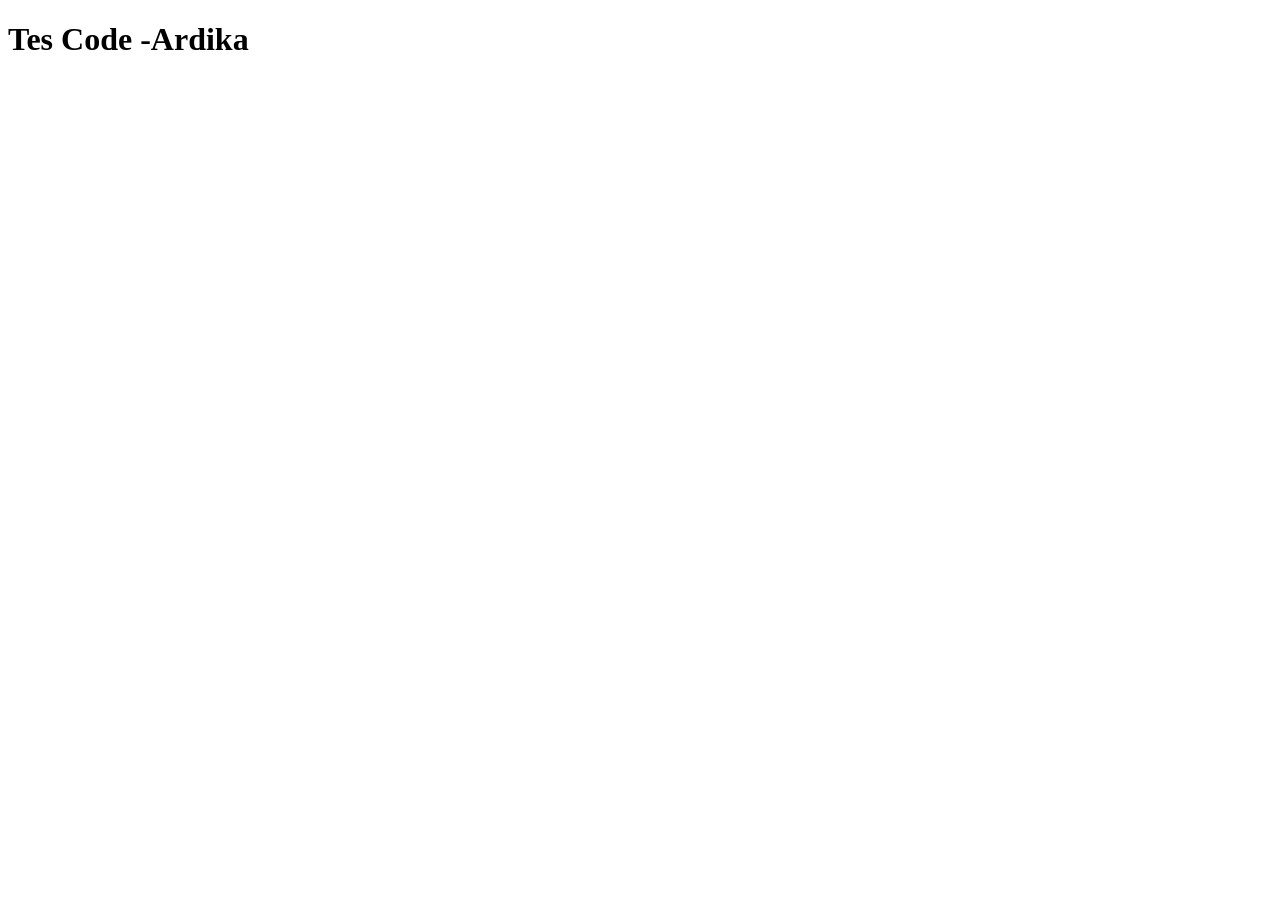
==== Pages/anggota-ardika.html @ c7ae915a "tambah struktur HTML" ====
<!DOCTYPE html>
<html lang="en">
<head>
    <meta charset="UTF-8">
    <meta name="viewport" content="width=device-width, initial-scale=1.0">
    <title>Document</title>
</head>
<body>
    <h1>Tes Code -Ardika</h1>
</body>
</html>
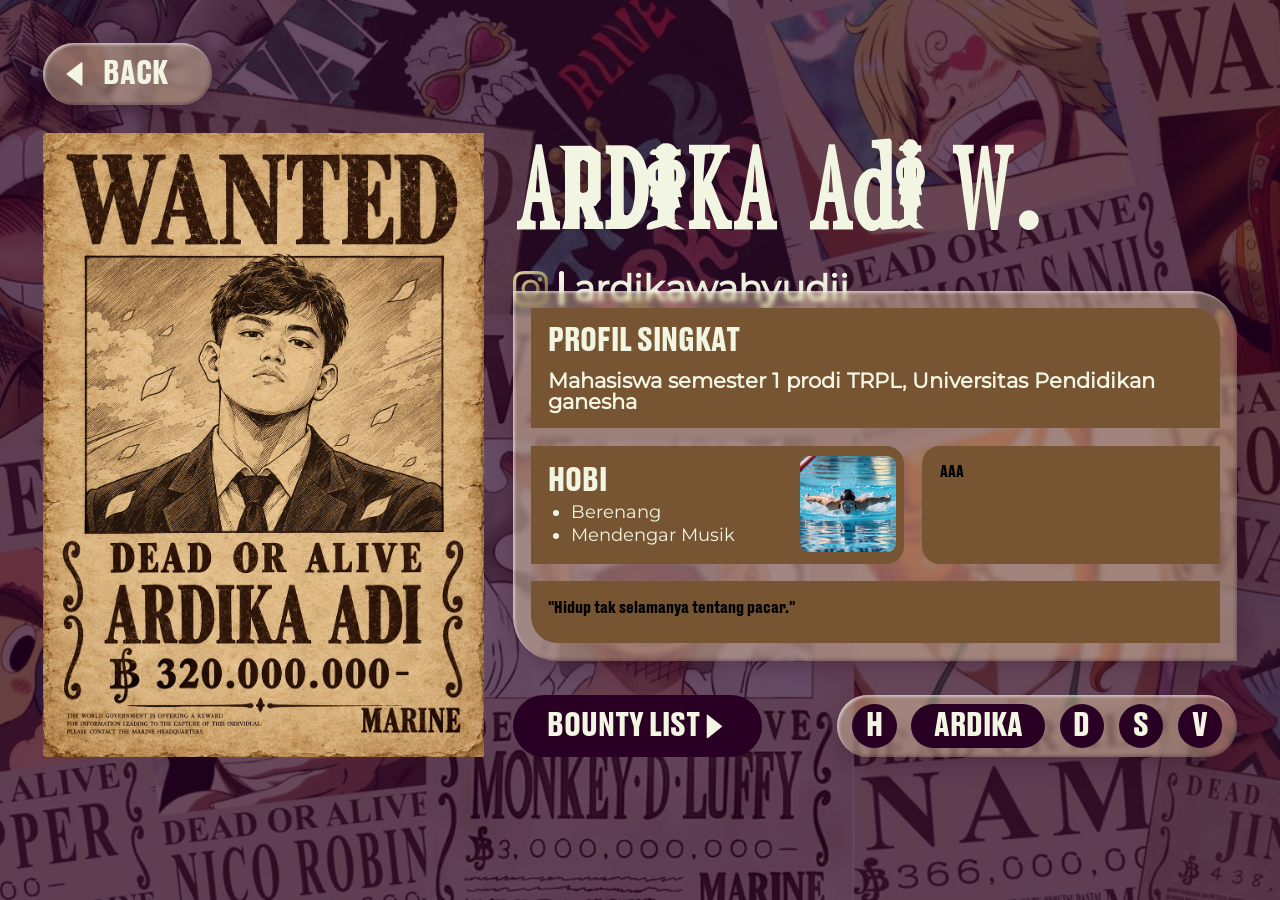
==== commit c7f37b29: "Update Web Porto" ====
--- a/Pages/anggota-ardika.html
+++ b/Pages/anggota-ardika.html
@@ -4,8 +4,85 @@
     <meta charset="UTF-8">
     <meta name="viewport" content="width=device-width, initial-scale=1.0">
     <title>Document</title>
+    <link rel="stylesheet" href="../css/style.css">
 </head>
 <body>
-    <h1>Tes Code -Ardika</h1>
+    <div class="container-utama">
+        <div class="layer-transparan">
+            <div class="container-tengah">
+                <div class="container-atas">
+                    <a class="back-utama" href="../index.html">
+                        <div class="logo-back"><img src="../Assets/logo-back.svg" alt=""></div>
+                        <div class="text-back">BACK</div>
+                    </a>
+                </div>
+                <div class="container-bawah">
+                    <div class="container-bawah-kiri">
+                        <img src="../images/wanted_ardika.png" alt="">
+                    </div>
+                    <div class="container-bawah-kanan">
+                        <div class="nama-IG">
+                            <h1 class="nama">ARDIKA Adi W.</h1>
+                            <div class="IG">
+                                <img class="logo-IG" src="../Assets/logo-IG.png" alt="">
+                                <img class="logo-separator" src="../Assets/logo-separator.png" alt="">
+                                <h2>ardikawahyudii</h2>
+                            </div>
+                        </div>
+                        <div class="biodata">
+                            <div class="profil">
+                                <h1>PROFIL SINGKAT</h1>
+                                <h2>Mahasiswa semester 1 prodi TRPL, Universitas Pendidikan ganesha</h2>
+                            </div>
+                            <div class="hobi-lagu">
+                                <div class="container-hobi">
+                                    <div class="text-hobi">
+                                        <h1>HOBI</h1>
+                                        <ul>
+                                            <li>Berenang</li>
+                                            <li>Mendengar Musik</li>
+                                        </ul>
+                                    </div>
+                                    <div class="gambar-hobi">
+                                        <img src="../images/hobi-ardika.jpg" alt="">
+                                    </div>
+                                </div>
+                                <div class="container-lagu">
+                                    AAA<audio id="lagu" src="../Song/About-You.flac" preload="metadata"></audio>
+                                </div>
+                            </div>
+                            <div class="quotes">"Hidup tak selamanya tentang pacar."</div>
+                        </div>
+                        <div class="navbar">
+                            <div class="container-list">
+                                <h1>BOUNTY LIST</h1>
+                                <img src="../Assets/logo-back.svg" alt="">
+                            </div>
+                            <div class="container-nama">
+                                <div class="container-nama-2">
+                                    <div class="hendra">
+                                        <h1>H</h1>
+                                    </div>
+                                    <div class="ardika">
+                                        <h1>ARDIKA</h1>
+                                    </div>
+                                    <div class="djasta">
+                                        <h1>D</h1>
+                                    </div>
+                                    <div class="suwang">
+                                        <h1>S</h1>
+                                    </div>
+                                    <div class="vidya">
+                                        <h1>V</h1>
+                                    </div>
+                                </div>
+                            </div>
+                        </div>
+                    </div>
+                </div>
+            </div>
+        </div>
+    </div>
+    <script src="../js/script.js"></script>
 </body>
 </html>
--- a/css/style.css
+++ b/css/style.css
@@ -0,0 +1,386 @@
+:root {
+    --beige: #F2F5E2;
+    --vanilla-custard: #E3DEA4;
+    --golden-apricot: #D4954D;
+    --olive-wood: #775533;
+    --midnight-violet: #290024;
+    --u: min(100vw / 1440, 100vh / 900);
+}
+
+* {
+    box-sizing: border-box;
+}
+
+h1, h2 {
+    margin: 0;
+}
+
+@font-face {
+    font-family: 'wanpis';
+    src: url('../Fonts/OnePiece.ttf');
+    font-weight: normal;
+    font-style: normal;
+}
+
+@font-face {
+    font-family: 'druk';
+    src: url('../Fonts/Druk.otf');
+    font-weight: normal;
+    font-style: normal;
+}
+
+@font-face {
+    font-family: 'montserrat';
+    src: url('../Fonts/Montserrat.ttf');
+    font-weight: normal;
+    font-style: normal;
+}
+
+html, body {
+    font-family: 'druk', sans-serif;
+    margin: 0;
+    width: 100%;
+    height: 100%;
+}
+
+.container-utama {
+    width: 100%;
+    min-height: 100vh;
+    background-image: url('../images/Latar.jpg');
+    background-size: cover;
+    background-position: center;
+    background-repeat: no-repeat;
+}
+
+.layer-transparan {
+    background-color: rgba(41, 0, 36, 0.7);
+    width: 100%;
+    min-height: 100vh;
+    display: flex;
+    justify-content: center;
+    align-items: stretch;
+    padding: calc(48 * var(--u));
+}
+
+.container-tengah {
+    width: 100%;
+    max-width: calc(1344 * var(--u));
+    margin-inline: auto;
+    display: flex;
+    flex-direction: column;
+}
+
+.back-utama {
+    height: 100%;
+    display: flex;
+    flex-direction: row;
+    height: calc(70 * var(--u));
+    width: calc(190 *var(--u));
+    margin-bottom: calc(32 * var(--u));
+    border-radius: calc(35 * var(--u));
+    align-items: center;
+    gap: calc(16 * var(--u));
+    text-decoration: none;
+    background: rgba(227, 222, 164, 0.4);
+    -webkit-backdrop-filter: blur(calc(3 * var(--u))) saturate(140%) brightness(1.05);
+    backdrop-filter: blur(calc(3 * var(--u))) saturate(140%) brightness(1.05);
+    box-shadow:
+        inset calc(2 * var(--u)) calc(2 * var(--u)) calc(3 * var(--u)) rgba(255, 255, 255, 0.55),
+        inset calc(-2 * var(--u)) calc(-2 * var(--u)) calc(3 * var(--u)) rgba(41, 0, 36, 0.25),
+        0 calc(8 * var(--u)) calc(24 * var(--u)) rgba(41, 0, 36, 0.25);
+}
+
+.logo-back {
+    height: calc(32 * var(--u));
+    display: flex;
+    align-items: center;
+    margin-left: calc(20 * var(--u));
+}
+
+.logo-back img {
+    height: 100%;
+    width: auto;
+    display: block;
+    color: #F2F5E2;
+}
+
+.text-back {
+    color: #F2F5E2;
+    font-family: 'druk', sans-serif;
+    font-size: calc(36 * var(--u));
+    line-height: 1;
+    text-box: trim-both cap alphabetic;
+}
+
+
+
+
+.container-bawah {
+    display: flex;
+    flex-direction: row;
+    height: calc(702 * var(--u));
+    min-width: 0;
+}
+
+.container-bawah-kiri {
+    flex: 0 0 calc(497 * var(--u));
+    height: 100%;
+}
+
+.container-bawah-kiri img {
+    display: block;
+    height: 100%;
+    width: auto;
+}
+
+.container-bawah-kanan {
+    flex: 1;
+    min-width: 0;
+    height: 100%;
+    margin-left: calc(32 * var(--u));
+    display: flex;
+    flex-direction: column;
+}
+
+.nama-IG {
+    height: calc(177 * var(--u));
+    width: auto;
+    display: flex;
+    flex-direction: column;
+}
+
+.nama {
+    color: #F2F5E2;
+    font-family: 'wanpis';
+    font-size: calc(128 * var(--u));
+    line-height: 1;
+    text-box: trim-both cap alphabetic;
+}
+
+.IG {
+    margin-top: calc(23 * var(--u));
+    display: flex;
+    flex-direction: row;
+    height: calc(47 * var(--u));
+    width: 100%;
+    align-items: center;
+}
+
+.IG .logo-IG {
+    height: calc(40 * var(--u));
+    width: auto;
+    margin-right: calc(12 * var(--u));
+}
+
+.IG .logo-separator {
+    height: calc(40 * var(--u));
+    width: auto;
+    margin-right: calc(12 * var(--u));
+}
+
+.IG h2 {
+    font-size: calc(40 * var(--u));
+    color: #F2F5E2;
+    font-family: 'montserrat';
+}
+
+.biodata {
+    height: calc(417 * var(--u));
+    width: auto;
+    background-color: #D4954D;
+    border-radius: 0 calc(50 * var(--u)) 0 calc(50 * var(--u));
+    background: rgba(227, 222, 164, 0.4);
+    -webkit-backdrop-filter: blur(calc(3 * var(--u))) saturate(140%) brightness(1.05);
+    backdrop-filter: blur(calc(3 * var(--u))) saturate(140%) brightness(1.05);
+    box-shadow:
+        inset calc(2 * var(--u)) calc(2 * var(--u)) calc(3 * var(--u)) rgba(255, 255, 255, 0.55),
+        inset calc(-2 * var(--u)) calc(-2 * var(--u)) calc(3 * var(--u)) rgba(41, 0, 36, 0.25),
+        0 calc(8 * var(--u)) calc(24 * var(--u)) rgba(41, 0, 36, 0.25);
+}
+
+.biodata .profil {
+    font-family: 'druk';
+    color: #F2F5E2;
+    background-color: #775533;
+    margin: calc(20 * var(--u));
+    padding: calc(19 * var(--u)) calc(20 * var(--u)) calc(20 * var(--u)) calc(20 * var(--u));
+    border-radius: 0 calc(30 * var(--u)) 0 0;
+    height: calc(135 * var(--u));
+}
+
+.profil h1 {
+    font-family: 'druk';
+    font-size: calc(36 * var(--u));
+    margin-block: 0;
+    padding-block: 0;
+    line-height: 1;
+    margin-bottom: calc(14 * var(--u));
+}
+
+.profil h2 {
+    font-family: 'montserrat';
+    font-size: calc(24 * var(--u));
+    font-weight: 600;
+    line-height: 1;
+}
+
+.biodata .hobi-lagu {
+    height: calc(132 * var(--u));
+    margin: 0 calc(20 * var(--u));
+    display: flex;
+    gap: calc(20 * var(--u));
+}
+
+.container-hobi {
+    display: flex;
+    align-items: center;
+    justify-content: space-between;
+    background-color: #775533;
+    flex: 57;
+    font-family: 'druk';
+    padding: calc(19 * var(--u)) calc(10 * var(--u)) calc(20 * var(--u)) calc(20 * var(--u));
+    border-radius: 0 calc(20 * var(--u)) calc(20 * var(--u)) 0;
+}
+
+.text-hobi h1 {
+    font-size: calc(36 * var(--u));
+    color: #F2F5E2;
+}
+
+.text-hobi ul {
+    margin: 0;
+    padding-left: calc(25 * var(--u));
+}
+
+.text-hobi li {
+    font-family: 'montserrat';
+    font-size: calc(20 * var(--u));
+    line-height: 1.3;
+    color: #F2F5E2;
+}
+
+.gambar-hobi {
+    height: calc(108 * var(--u));
+    width: calc(108 * var(--u));
+}
+
+.gambar-hobi img {
+    width: 100%;
+    height: 100%;
+    border-radius: calc(10 * var(--u));
+}
+
+.container-lagu {
+    background-color: #775533;
+    flex: 43;
+    padding: calc(19 * var(--u)) calc(20 * var(--u)) calc(20 * var(--u)) calc(20 * var(--u));
+    border-radius: calc(20 * var(--u)) 0 0 calc(20 * var(--u));
+}
+
+.biodata .quotes {
+    background-color: #775533;
+    height: calc(70 * var(--u));
+    margin: calc(20 * var(--u)) calc(20 * var(--u)) 0 calc(20 * var(--u));
+    border-radius: 0 0 0 calc(30 * var(--u));
+    padding: calc(20 * var(--u));
+}
+
+.navbar {
+    height: calc(108 * var(--u));
+    width: auto;
+    display: flex;
+    align-items: end;
+    justify-content: space-between;
+}
+
+.container-list {
+    background-color: #290024;
+    width: calc(280 * var(--u));
+    height: calc(70 * var(--u));
+    border-radius: calc(35 * var(--u));
+    display: flex;
+    justify-content: center;
+    align-items: center;
+}
+
+.container-list h1 {
+    font-family: 'druk';
+    color: #F2F5E2;
+}
+
+.container-list img {
+    height: calc(32 * var(--u));
+    transform: rotate(180deg)
+}
+
+.container-nama-2 {
+    width: calc(450 * var(--u));
+    height: calc(70 * var(--u));
+    background-color: #F2F5E2;
+    display: flex;
+    align-items: center;
+    justify-content: space-evenly;
+    border-radius: calc(35 * var(--u));
+    background: rgba(227, 222, 164, 0.4);
+    -webkit-backdrop-filter: blur(calc(3 * var(--u))) saturate(140%) brightness(1.05);
+    backdrop-filter: blur(calc(3 * var(--u))) saturate(140%) brightness(1.05);
+    box-shadow:
+        inset calc(2 * var(--u)) calc(2 * var(--u)) calc(3 * var(--u)) rgba(255, 255, 255, 0.55),
+        inset calc(-2 * var(--u)) calc(-2 * var(--u)) calc(3 * var(--u)) rgba(41, 0, 36, 0.25),
+        0 calc(8 * var(--u)) calc(24 * var(--u)) rgba(41, 0, 36, 0.25);
+}
+
+.hendra {
+    background-color: #290024;
+    width: calc(50 * var(--u));
+    height: calc(50 * var(--u));
+    border-radius: calc(25 * var(--u));
+    display: flex;
+    align-items: center;
+    justify-content: center;
+    color: #F2F5E2;
+}
+
+.ardika {
+    background-color: #290024;
+    width: calc(150 * var(--u));
+    height: calc(50 * var(--u));
+    border-radius: calc(25 * var(--u));
+    display: flex;
+    align-items: center;
+    justify-content: center;
+    color: #F2F5E2;
+}
+
+.djasta {
+    background-color: #290024;
+    width: calc(50 * var(--u));
+    height: calc(50 * var(--u));
+    border-radius: calc(25 * var(--u));
+    display: flex;
+    align-items: center;
+    justify-content: center;
+    color: #F2F5E2;
+}
+
+.suwang {
+    background-color: #290024;
+    width: calc(50 * var(--u));
+    height: calc(50 * var(--u));
+    border-radius: calc(25 * var(--u));
+    display: flex;
+    align-items: center;
+    justify-content: center;
+    color: #F2F5E2;
+}
+
+.vidya {
+    background-color: #290024;
+    width: calc(50 * var(--u));
+    height: calc(50 * var(--u));
+    border-radius: calc(25 * var(--u));
+    display: flex;
+    align-items: center;
+    justify-content: center;
+    color: #F2F5E2;
+}
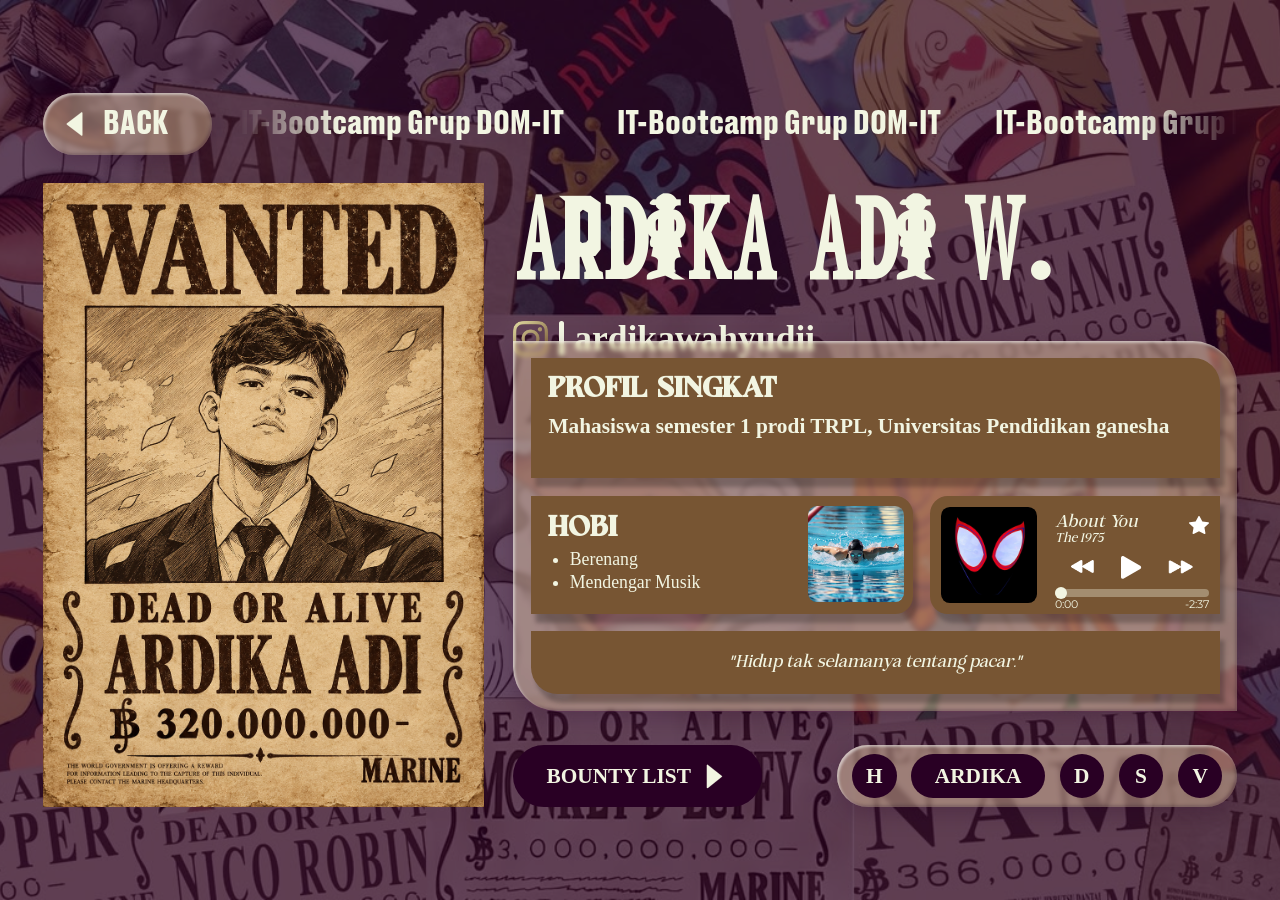
==== commit e1f3db4a: "Update Portofolio part 2" ====
--- a/Pages/anggota-ardika.html
+++ b/Pages/anggota-ardika.html
@@ -1,88 +1,145 @@
-<!DOCTYPE html>
+<!doctype html>
 <html lang="en">
-<head>
-    <meta charset="UTF-8">
-    <meta name="viewport" content="width=device-width, initial-scale=1.0">
-    <title>Document</title>
-    <link rel="stylesheet" href="../css/style.css">
-</head>
-<body>
+  <head>
+    <meta charset="UTF-8" />
+    <meta name="viewport" content="width=device-width, initial-scale=1.0" />
+    <title>Ardika</title>
+    <link rel="stylesheet" href="../css/style.css" />
+  </head>
+  <body>
     <div class="container-utama">
-        <div class="layer-transparan">
-            <div class="container-tengah">
-                <div class="container-atas">
-                    <a class="back-utama" href="../index.html">
-                        <div class="logo-back"><img src="../Assets/logo-back.svg" alt=""></div>
-                        <div class="text-back">BACK</div>
-                    </a>
+      <div class="layer-transparan">
+        <div class="container-tengah">
+          <div class="container-atas">
+            <a class="back-utama" href="../index.html">
+              <div class="logo-back">
+                <img src="../Assets/logo-back.svg" alt="" />
+              </div>
+              <div class="text-back">BACK</div>
+            </a>
+          
+            <div class="teks-jalan">
+              <div class="jalur">
+                <div class="isi">
+                  <span>IT-Bootcamp Grup DOM-IT</span>
+                  <span>IT-Bootcamp Grup DOM-IT</span>
+                  <span>IT-Bootcamp Grup DOM-IT</span>
+                  <span>IT-Bootcamp Grup DOM-IT</span>
                 </div>
-                <div class="container-bawah">
-                    <div class="container-bawah-kiri">
-                        <img src="../images/wanted_ardika.png" alt="">
+                <div class="isi">
+                  <span>IT-Bootcamp Grup DOM-IT</span>
+                  <span>IT-Bootcamp Grup DOM-IT</span>
+                  <span>IT-Bootcamp Grup DOM-IT</span>
+                  <span>IT-Bootcamp Grup DOM-IT</span>
+                </div>
+              </div>
+            </div>
+          </div>
+          <div class="container-bawah">
+            <div class="container-bawah-kiri">
+              <img src="../images/wanted_ardika.png" alt="" />
+            </div>
+            <div class="container-bawah-kanan">
+              <div class="nama-IG">
+                <h1 class="nama">ARDIKA ADI W.</h1>
+                <div class="IG">
+                  <img class="logo-IG" src="../Assets/logo-IG.png" alt="" />
+                  <img
+                    class="logo-separator"
+                    src="../Assets/logo-separator.png"
+                    alt=""
+                  />
+                  <h2>ardikawahyudii</h2>
+                </div>
+              </div>
+              <div class="biodata">
+                <div class="profil">
+                  <h1>PROFIL SINGKAT</h1>
+                  <h2>
+                    Mahasiswa semester 1 prodi TRPL, Universitas
+                    Pendidikan ganesha
+                  </h2>
+                </div>
+                <div class="hobi-lagu">
+                  <div class="container-hobi">
+                    <div class="text-hobi">
+                      <h1>HOBI</h1>
+                      <ul>
+                        <li>Berenang</li>
+                        <li>Mendengar Musik</li>
+                      </ul>
                     </div>
-                    <div class="container-bawah-kanan">
-                        <div class="nama-IG">
-                            <h1 class="nama">ARDIKA Adi W.</h1>
-                            <div class="IG">
-                                <img class="logo-IG" src="../Assets/logo-IG.png" alt="">
-                                <img class="logo-separator" src="../Assets/logo-separator.png" alt="">
-                                <h2>ardikawahyudii</h2>
-                            </div>
+                    <div class="gambar-hobi">
+                      <img src="../images/hobi-ardika.jpg" alt="" />
+                    </div>
+                  </div>
+                
+                  <div class="container-lagu">
+                    <div class="container-cover">
+                      <img src="../images/lagu-ardika.jpg" alt="" />
+                    </div>
+                
+                    <div class="info-lagu">
+                      <div class="judul-star">
+                        <div class="judul">
+                          <div class="nama-lagu">About You</div>
+                          <div class="nama-artis">The 1975</div>
                         </div>
-                        <div class="biodata">
-                            <div class="profil">
-                                <h1>PROFIL SINGKAT</h1>
-                                <h2>Mahasiswa semester 1 prodi TRPL, Universitas Pendidikan ganesha</h2>
-                            </div>
-                            <div class="hobi-lagu">
-                                <div class="container-hobi">
-                                    <div class="text-hobi">
-                                        <h1>HOBI</h1>
-                                        <ul>
-                                            <li>Berenang</li>
-                                            <li>Mendengar Musik</li>
-                                        </ul>
-                                    </div>
-                                    <div class="gambar-hobi">
-                                        <img src="../images/hobi-ardika.jpg" alt="">
-                                    </div>
-                                </div>
-                                <div class="container-lagu">
-                                    AAA<audio id="lagu" src="../Song/About-You.flac" preload="metadata"></audio>
-                                </div>
-                            </div>
-                            <div class="quotes">"Hidup tak selamanya tentang pacar."</div>
-                        </div>
-                        <div class="navbar">
-                            <div class="container-list">
-                                <h1>BOUNTY LIST</h1>
-                                <img src="../Assets/logo-back.svg" alt="">
-                            </div>
-                            <div class="container-nama">
-                                <div class="container-nama-2">
-                                    <div class="hendra">
-                                        <h1>H</h1>
-                                    </div>
-                                    <div class="ardika">
-                                        <h1>ARDIKA</h1>
-                                    </div>
-                                    <div class="djasta">
-                                        <h1>D</h1>
-                                    </div>
-                                    <div class="suwang">
-                                        <h1>S</h1>
-                                    </div>
-                                    <div class="vidya">
-                                        <h1>V</h1>
-                                    </div>
-                                </div>
-                            </div>
-                        </div>
+                        <img class="star" src="../Assets/Star.svg" alt="" />
+                      </div>
+                
+                      <div class="kontrol">
+                        <img class="skip-mundur" src="../Assets/skip.png" alt="" />
+                        <button class="btn-play" id="btn-play">
+                          <img class="ikon-play" src="../Assets/Play.svg" alt="" />
+                          <img class="ikon-pause" src="../Assets/Pause.svg" alt="" />
+                        </button>
+                        <img class="skip-maju" src="../Assets/skip.png" alt="" />
+                      </div>
+                
+                      <input type="range" id="slider" min="0" max="100" value="0" />
+                
+                      <div class="waktu">
+                        <span id="waktu-maju">0:00</span>
+                        <span id="waktu-mundur">-0:00</span>
+                      </div>
                     </div>
+                
+                    <audio id="lagu" src="../Song/Sunflower.mp3" preload="metadata"></audio>
+                  </div>
                 </div>
+                <div class="quotes">"Hidup tak selamanya tentang pacar."</div>
+              </div>
+              <div class="navbar">
+                <div class="container-list">
+                  <h1>BOUNTY LIST</h1>
+                  <img src="../Assets/logo-back.svg" alt="" />
+                </div>
+                <div class="container-nama">
+                  <div class="container-nama-2">
+                    <div class="ardika">
+                      <h1>H</h1>
+                    </div>
+                    <div class="hendra">
+                      <h1>ARDIKA</h1>
+                    </div>
+                    <div class="djasta">
+                      <h1>D</h1>
+                    </div>
+                    <div class="suwang">
+                      <h1>S</h1>
+                    </div>
+                    <div class="vidya">
+                      <h1>V</h1>
+                    </div>
+                  </div>
+                </div>
+              </div>
             </div>
+          </div>
         </div>
+      </div>
     </div>
     <script src="../js/script.js"></script>
-</body>
-</html>+  </body>
+</html>
--- a/css/style.css
+++ b/css/style.css
@@ -15,6 +15,7 @@
     margin: 0;
 }
 
+/* font */
 @font-face {
     font-family: 'wanpis';
     src: url('../Fonts/OnePiece.ttf');
@@ -36,13 +37,35 @@
     font-style: normal;
 }
 
+@font-face {
+    font-family: 'strong';
+    src: url('../Fonts/Strong.ttf');
+    font-weight: normal;
+    font-style: normal;
+}
+
+@font-face {
+    font-family: 'luxena';
+    src: url('../Fonts/Luxena.ttf');
+    font-weight: normal;
+    font-style: normal;
+}
+
+@font-face {
+    font-family: 'MountSagilite';
+    src: url('../Fonts/MountSagilite.otf');
+    font-weight: normal;
+    font-style: normal;
+}
+
+/* tinggi lebar */
 html, body {
-    font-family: 'druk', sans-serif;
     margin: 0;
     width: 100%;
     height: 100%;
 }
 
+/* latar */
 .container-utama {
     width: 100%;
     min-height: 100vh;
@@ -58,7 +81,7 @@
     min-height: 100vh;
     display: flex;
     justify-content: center;
-    align-items: stretch;
+    align-items: center;
     padding: calc(48 * var(--u));
 }
 
@@ -70,6 +93,7 @@
     flex-direction: column;
 }
 
+/* tombol back */
 .back-utama {
     height: 100%;
     display: flex;
@@ -112,8 +136,56 @@
     text-box: trim-both cap alphabetic;
 }
 
-
-
+.container-atas {
+    display: flex;
+    align-items: flex-start;
+    gap: calc(32 * var(--u));
+}
+
+.back-utama {
+    flex: none;
+}
+
+.teks-jalan {
+    flex: 1;
+    min-width: 0;
+    height: calc(70 * var(--u));
+    overflow: hidden;
+    display: flex;
+    align-items: center;
+    -webkit-mask-image: linear-gradient(to right, transparent, black 10%, black 90%, transparent);
+    mask-image: linear-gradient(to right, transparent, black 10%, black 90%, transparent);
+}
+
+.jalur {
+    display: flex;
+    width: max-content;
+    animation: geser 20s linear infinite;
+}
+
+.isi {
+    display: flex;
+    flex: none;
+}
+
+.isi span {
+    font-family: 'druk', sans-serif;
+    font-size: calc(36 * var(--u));
+    line-height: 1;
+    color: #F2F5E2;
+    white-space: nowrap;
+    padding-right: calc(60 * var(--u));
+}
+
+@keyframes geser {
+    from {
+        transform: translateX(0);
+    }
+
+    to {
+        transform: translateX(-50%);
+    }
+}
 
 .container-bawah {
     display: flex;
@@ -127,6 +199,7 @@
     height: 100%;
 }
 
+/* foto bounty */
 .container-bawah-kiri img {
     display: block;
     height: 100%;
@@ -142,6 +215,7 @@
     flex-direction: column;
 }
 
+/* nama dan IG */
 .nama-IG {
     height: calc(177 * var(--u));
     width: auto;
@@ -181,9 +255,10 @@
 .IG h2 {
     font-size: calc(40 * var(--u));
     color: #F2F5E2;
-    font-family: 'montserrat';
-}
-
+    font-family: 'lexend';
+}
+
+/* kotak profil, hobi, lagu dan quotes */
 .biodata {
     height: calc(417 * var(--u));
     width: auto;
@@ -199,18 +274,18 @@
 }
 
 .biodata .profil {
-    font-family: 'druk';
     color: #F2F5E2;
     background-color: #775533;
     margin: calc(20 * var(--u));
     padding: calc(19 * var(--u)) calc(20 * var(--u)) calc(20 * var(--u)) calc(20 * var(--u));
     border-radius: 0 calc(30 * var(--u)) 0 0;
     height: calc(135 * var(--u));
+    box-shadow: calc(5 * var(--u)) calc(10 * var(--u)) calc(5 * var(--u)) 0 rgba(0, 0, 0, 0.25);
 }
 
 .profil h1 {
-    font-family: 'druk';
-    font-size: calc(36 * var(--u));
+    font-family: 'strong';
+    font-size: calc(32 * var(--u));
     margin-block: 0;
     padding-block: 0;
     line-height: 1;
@@ -218,9 +293,8 @@
 }
 
 .profil h2 {
-    font-family: 'montserrat';
+    font-family: 'lexend';
     font-size: calc(24 * var(--u));
-    font-weight: 600;
     line-height: 1;
 }
 
@@ -237,26 +311,29 @@
     justify-content: space-between;
     background-color: #775533;
     flex: 57;
-    font-family: 'druk';
-    padding: calc(19 * var(--u)) calc(10 * var(--u)) calc(20 * var(--u)) calc(20 * var(--u));
+    padding: calc(18 * var(--u)) calc(10 * var(--u)) calc(20 * var(--u)) calc(20 * var(--u));
     border-radius: 0 calc(20 * var(--u)) calc(20 * var(--u)) 0;
+    box-shadow: calc(5 * var(--u)) calc(10 * var(--u)) calc(5 * var(--u)) 0 rgba(0, 0, 0, 0.25);
 }
 
 .text-hobi h1 {
-    font-size: calc(36 * var(--u));
-    color: #F2F5E2;
+    font-family: 'strong';
+    font-size: calc(32 * var(--u));
+    color: #F2F5E2;
+    margin-bottom: calc(6 * var(--u));
 }
 
 .text-hobi ul {
     margin: 0;
-    padding-left: calc(25 * var(--u));
+    padding-left: calc(24 * var(--u));
 }
 
 .text-hobi li {
-    font-family: 'montserrat';
+    font-family: 'Lexend';
     font-size: calc(20 * var(--u));
     line-height: 1.3;
     color: #F2F5E2;
+    margin: 0;
 }
 
 .gambar-hobi {
@@ -268,23 +345,176 @@
     width: 100%;
     height: 100%;
     border-radius: calc(10 * var(--u));
+    object-fit: cover;
 }
 
 .container-lagu {
     background-color: #775533;
     flex: 43;
-    padding: calc(19 * var(--u)) calc(20 * var(--u)) calc(20 * var(--u)) calc(20 * var(--u));
+    padding: calc(12 * var(--u));
     border-radius: calc(20 * var(--u)) 0 0 calc(20 * var(--u));
-}
-
+    display: flex;
+    gap: calc(20 * var(--u));
+    box-shadow: calc(5 * var(--u)) calc(10 * var(--u)) calc(5 * var(--u)) 0 rgba(0, 0, 0, 0.25);
+}
+
+.container-cover {
+    flex: none;
+    width: calc(108 * var(--u));
+    height: calc(108 * var(--u));
+}
+
+.container-cover img {
+    width: 100%;
+    height: 100%;
+    object-fit: cover;
+    border-radius: calc(10 * var(--u));
+    display: block;
+}
+
+.info-lagu {
+    flex: 1;
+    min-width: 0;
+    display: flex;
+    flex-direction: column;
+}
+
+.judul-star {
+    display: flex;
+    justify-content: space-between;
+    align-items: flex-start;
+    color: #F2F5E2;
+    margin-bottom: calc(10 * var(--u));
+    margin-top: calc(10 * var(--u));
+}
+
+.nama-lagu {
+    font-family: 'MountSagilite';
+    font-size: calc(20 * var(--u));
+    line-height: 1;
+}
+
+.nama-artis {
+    font-family: 'MountSagilite';
+    font-size: calc(15 * var(--u));
+    line-height: 1;
+}
+
+.star {
+    width: calc(22 * var(--u));
+    height: auto;
+}
+
+.kontrol {
+    display: flex;
+    justify-content: center;
+    align-items: center;
+    gap: calc(30 * var(--u));
+    margin-bottom: calc(14 * var(--u));
+}
+
+.kontrol .btn-play {
+    width: calc(24 * var(--u));
+    height: calc(24 * var(--u));
+}
+
+.skip-mundur, .skip-maju {
+    height: calc(15 * var(--u));
+    width: auto;
+}
+
+.skip-maju {
+    transform: rotate(180deg);
+}
+
+#slider {
+    -webkit-appearance: none;
+    -moz-appearance: none;
+    appearance: none;
+    width: 100%;
+    height: calc(8 * var(--u));
+    margin: 0;
+    border-radius: 999px;
+    background: rgba(242, 245, 226, 0.35);
+    cursor: pointer;
+    margin-bottom: calc(2 * var(--u));
+}
+
+#slider::-webkit-slider-thumb {
+    -webkit-appearance: none;
+    -moz-appearance: none;
+    appearance: none;
+    width: calc(14 * var(--u));
+    height: calc(14 * var(--u));
+    border-radius: 50%;
+    background: #F2F5E2;
+    border: none;
+}
+
+#slider::-moz-range-thumb {
+    width: calc(14 * var(--u));
+    height: calc(14 * var(--u));
+    border-radius: 50%;
+    background: #F2F5E2;
+    border: none;
+}
+
+.waktu {
+    display: flex;
+    justify-content: space-between;
+    font-family: 'montserrat';
+    font-size: calc(12 * var(--u));
+    color: #F2F5E2;
+}
+
+.btn-play {
+    width: calc(24 * var(--u));
+    height: calc(24 * var(--u));
+    padding: 0;
+    border: none;
+    background: transparent;
+    cursor: pointer;
+    display: grid;
+    place-items: center;
+    transition: transform 0.3s ease;
+}
+
+.btn-play img {
+    width: 100%;
+    height: 100%;
+    display: block;
+}
+
+.btn-play .ikon-pause {
+    display: none;
+}
+
+.btn-play.main .ikon-play {
+    display: none;
+}
+
+.btn-play.main .ikon-pause {
+    display: block;
+}
+
+
+/* QUOTES */
 .biodata .quotes {
     background-color: #775533;
     height: calc(70 * var(--u));
     margin: calc(20 * var(--u)) calc(20 * var(--u)) 0 calc(20 * var(--u));
     border-radius: 0 0 0 calc(30 * var(--u));
     padding: calc(20 * var(--u));
-}
-
+    box-shadow: calc(5 * var(--u)) calc(10 * var(--u)) calc(5 * var(--u)) 0 rgba(0, 0, 0, 0.25);
+    color: #F2F5E2;
+    display: flex;
+    justify-content: center;
+    padding-top: calc(25 * var(--u));
+    font-family: 'MountSagilite';
+    font-size: calc(20 * var(--u));
+}
+
+/* NAVBAR */
 .navbar {
     height: calc(108 * var(--u));
     width: auto;
@@ -301,10 +531,11 @@
     display: flex;
     justify-content: center;
     align-items: center;
+    gap: calc(10 * var(--u));
 }
 
 .container-list h1 {
-    font-family: 'druk';
+    font-family: 'lexend';
     color: #F2F5E2;
 }
 
@@ -330,9 +561,10 @@
         0 calc(8 * var(--u)) calc(24 * var(--u)) rgba(41, 0, 36, 0.25);
 }
 
+/* opsi nama */
 .hendra {
     background-color: #290024;
-    width: calc(50 * var(--u));
+    width: calc(150 * var(--u));
     height: calc(50 * var(--u));
     border-radius: calc(25 * var(--u));
     display: flex;
@@ -343,7 +575,7 @@
 
 .ardika {
     background-color: #290024;
-    width: calc(150 * var(--u));
+    width: calc(50 * var(--u));
     height: calc(50 * var(--u));
     border-radius: calc(25 * var(--u));
     display: flex;
@@ -383,4 +615,17 @@
     align-items: center;
     justify-content: center;
     color: #F2F5E2;
+}
+
+
+.container-list h1,
+.hendra h1,
+.ardika h1,
+.djasta h1,
+.suwang h1,
+.vidya h1 {
+    margin: 0;
+    line-height: 1;
+    font-size: calc(24 * var(--u));
+    text-box: trim-both cap alphabetic;
 }
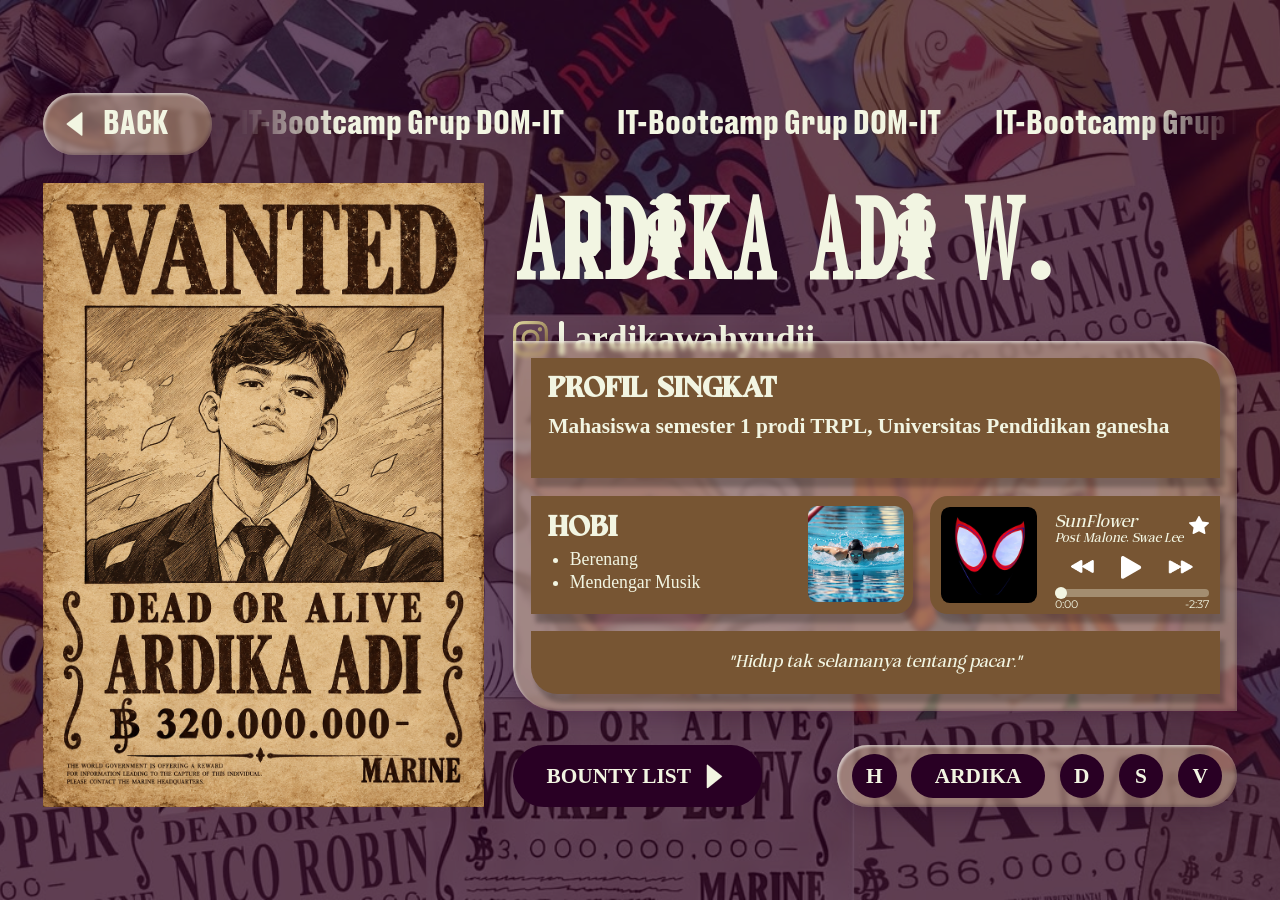
==== commit 20659a55: "ubah judul lagu, belum keganti njierr" ====
--- a/Pages/anggota-ardika.html
+++ b/Pages/anggota-ardika.html
@@ -82,8 +82,8 @@
                     <div class="info-lagu">
                       <div class="judul-star">
                         <div class="judul">
-                          <div class="nama-lagu">About You</div>
-                          <div class="nama-artis">The 1975</div>
+                          <div class="nama-lagu">SunFlower</div>
+                          <div class="nama-artis">Post Malone, Swae Lee</div>
                         </div>
                         <img class="star" src="../Assets/Star.svg" alt="" />
                       </div>
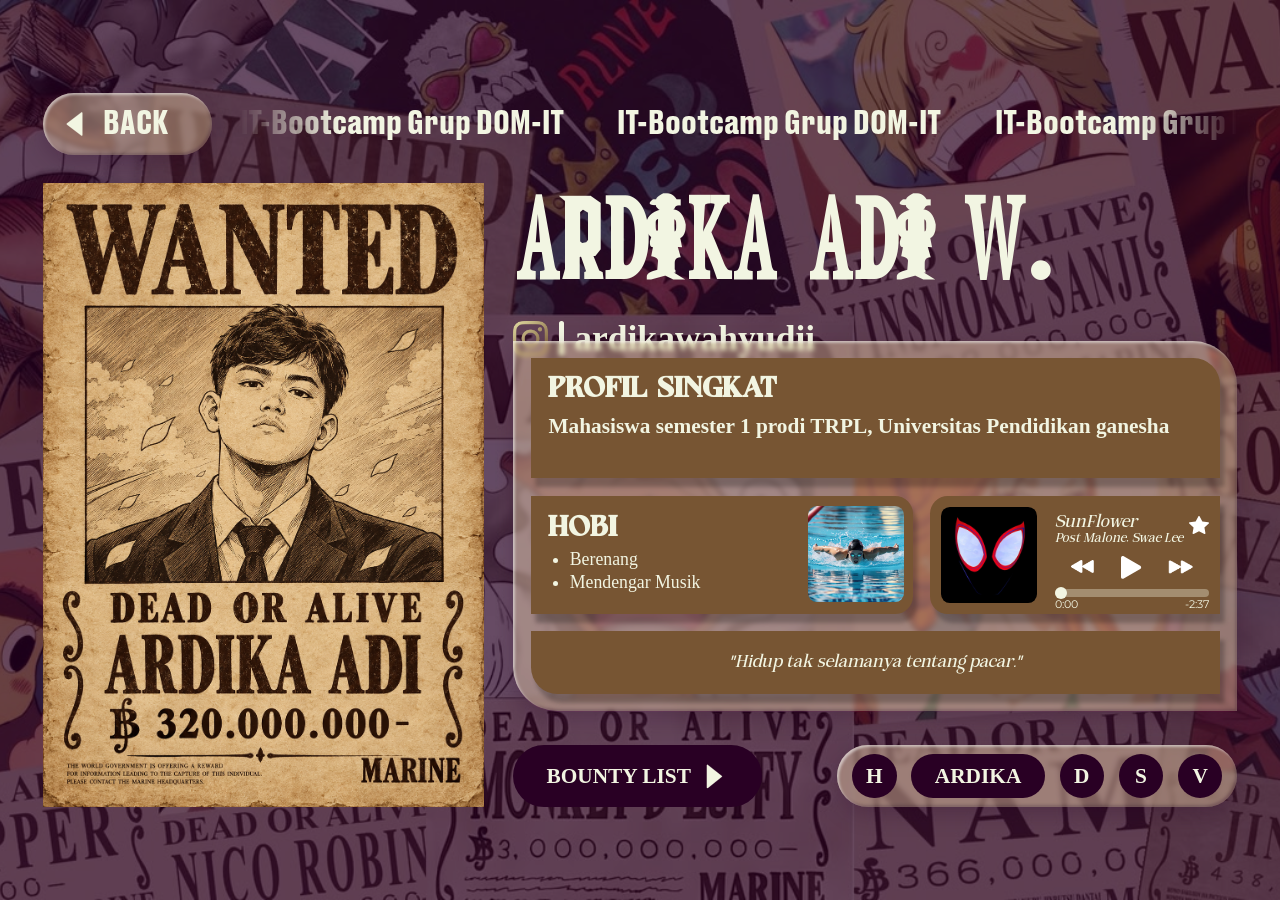
==== commit 5c464fba: "fix kayanya" ====
--- a/Pages/anggota-ardika.html
+++ b/Pages/anggota-ardika.html
@@ -117,20 +117,30 @@
                 </div>
                 <div class="container-nama">
                   <div class="container-nama-2">
-                    <div class="ardika">
-                      <h1>H</h1>
+                    <div class="name-nonaktif">
+                      <a href="anggota-hendra.html">
+                        <h1>H</h1>
+                      </a>
                     </div>
-                    <div class="hendra">
-                      <h1>ARDIKA</h1>
+                    <div class="name-aktif">
+                      <a href="anggota-ardika.html">
+                        <h1>ARDIKA</h1>
+                      </a>
                     </div>
-                    <div class="djasta">
-                      <h1>D</h1>
+                    <div class="name-nonaktif">
+                      <a href="anggota-djasta.html">
+                        <h1>D</h1>
+                      </a>
                     </div>
-                    <div class="suwang">
-                      <h1>S</h1>
+                    <div class="name-nonaktif">
+                      <a href="anggota-suwanh.html">
+                        <h1>S</h1>
+                      </a>
                     </div>
-                    <div class="vidya">
-                      <h1>V</h1>
+                    <div class="name-nonaktif">
+                      <a href="anggota-vidya.html">
+                        <h1>V</h1>
+                      </a>
                     </div>
                   </div>
                 </div>
--- a/css/style.css
+++ b/css/style.css
@@ -562,7 +562,7 @@
 }
 
 /* opsi nama */
-.hendra {
+.name-aktif {
     background-color: #290024;
     width: calc(150 * var(--u));
     height: calc(50 * var(--u));
@@ -573,7 +573,7 @@
     color: #F2F5E2;
 }
 
-.ardika {
+.name-nonaktif {
     background-color: #290024;
     width: calc(50 * var(--u));
     height: calc(50 * var(--u));
@@ -584,48 +584,16 @@
     color: #F2F5E2;
 }
 
-.djasta {
-    background-color: #290024;
-    width: calc(50 * var(--u));
-    height: calc(50 * var(--u));
-    border-radius: calc(25 * var(--u));
-    display: flex;
-    align-items: center;
-    justify-content: center;
-    color: #F2F5E2;
-}
-
-.suwang {
-    background-color: #290024;
-    width: calc(50 * var(--u));
-    height: calc(50 * var(--u));
-    border-radius: calc(25 * var(--u));
-    display: flex;
-    align-items: center;
-    justify-content: center;
-    color: #F2F5E2;
-}
-
-.vidya {
-    background-color: #290024;
-    width: calc(50 * var(--u));
-    height: calc(50 * var(--u));
-    border-radius: calc(25 * var(--u));
-    display: flex;
-    align-items: center;
-    justify-content: center;
-    color: #F2F5E2;
-}
-
-
 .container-list h1,
-.hendra h1,
-.ardika h1,
-.djasta h1,
-.suwang h1,
-.vidya h1 {
+.name-aktif h1,
+.name-nonaktif h1 {
     margin: 0;
     line-height: 1;
     font-size: calc(24 * var(--u));
     text-box: trim-both cap alphabetic;
+}
+.name-aktif a,
+.name-nonaktif a {
+    text-decoration: none;
+    color: #F2F5E2;
 }
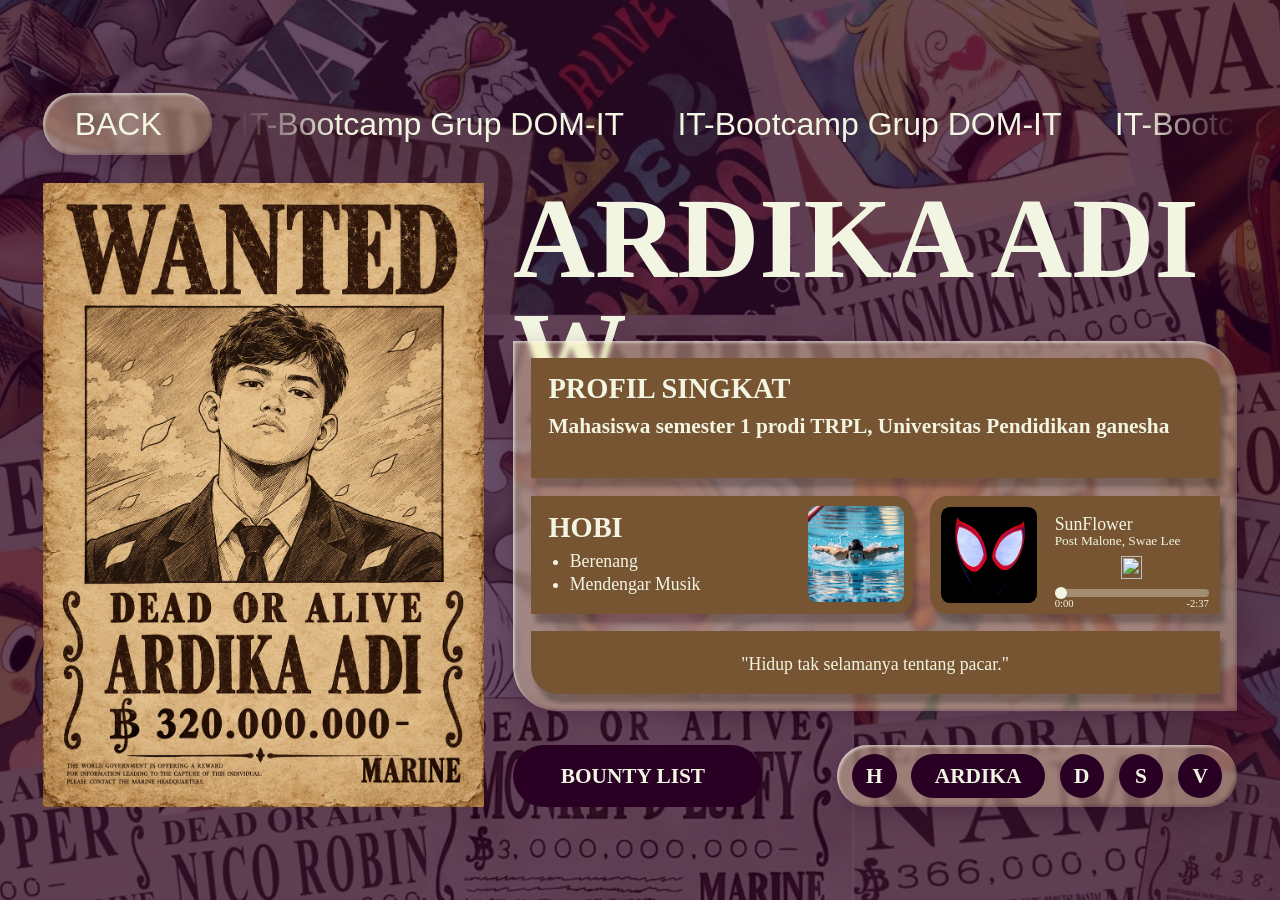
==== commit b81dff8f: "naming" ====
--- a/Pages/anggota-ardika.html
+++ b/Pages/anggota-ardika.html
@@ -13,7 +13,7 @@
           <div class="container-atas">
             <a class="back-utama" href="../index.html">
               <div class="logo-back">
-                <img src="../Assets/logo-back.svg" alt="" />
+                <img src="../assets/logo-back.svg" alt="" />
               </div>
               <div class="text-back">BACK</div>
             </a>
@@ -37,16 +37,16 @@
           </div>
           <div class="container-bawah">
             <div class="container-bawah-kiri">
-              <img src="../images/wanted_ardika.png" alt="" />
+              <img src="../images/wanted-ardika.png" alt="" />
             </div>
             <div class="container-bawah-kanan">
               <div class="nama-IG">
                 <h1 class="nama">ARDIKA ADI W.</h1>
                 <div class="IG">
-                  <img class="logo-IG" src="../Assets/logo-IG.png" alt="" />
+                  <img class="logo-IG" src="../assets/logo-IG.png" alt="" />
                   <img
                     class="logo-separator"
-                    src="../Assets/logo-separator.png"
+                    src="../assets/logo-separator.png"
                     alt=""
                   />
                   <h2>ardikawahyudii</h2>
@@ -85,16 +85,16 @@
                           <div class="nama-lagu">SunFlower</div>
                           <div class="nama-artis">Post Malone, Swae Lee</div>
                         </div>
-                        <img class="star" src="../Assets/Star.svg" alt="" />
+                        <img class="star" src="../assets/Star.svg" alt="" />
                       </div>
                 
                       <div class="kontrol">
-                        <img class="skip-mundur" src="../Assets/skip.png" alt="" />
+                        <img class="skip-mundur" src="../assets/skip.png" alt="" />
                         <button class="btn-play" id="btn-play">
-                          <img class="ikon-play" src="../Assets/Play.svg" alt="" />
-                          <img class="ikon-pause" src="../Assets/Pause.svg" alt="" />
+                          <img class="ikon-play" src="../assets/Play.svg" alt="" />
+                          <img class="ikon-pause" src="../assets/Pause.svg" alt="" />
                         </button>
-                        <img class="skip-maju" src="../Assets/skip.png" alt="" />
+                        <img class="skip-maju" src="../assets/skip.png" alt="" />
                       </div>
                 
                       <input type="range" id="slider" min="0" max="100" value="0" />
@@ -105,7 +105,7 @@
                       </div>
                     </div>
                 
-                    <audio id="lagu" src="../Song/Sunflower.mp3" preload="metadata"></audio>
+                    <audio id="lagu" src="../audio/Sunflower.mp3" preload="metadata"></audio>
                   </div>
                 </div>
                 <div class="quotes">"Hidup tak selamanya tentang pacar."</div>
@@ -113,7 +113,7 @@
               <div class="navbar">
                 <div class="container-list">
                   <h1>BOUNTY LIST</h1>
-                  <img src="../Assets/logo-back.svg" alt="" />
+                  <img src="../assets/logo-back.svg" alt="" />
                 </div>
                 <div class="container-nama">
                   <div class="container-nama-2">
--- a/css/style.css
+++ b/css/style.css
@@ -18,42 +18,42 @@
 /* font */
 @font-face {
     font-family: 'wanpis';
-    src: url('../Fonts/OnePiece.ttf');
+    src: url('../fonts/OnePiece.ttf');
     font-weight: normal;
     font-style: normal;
 }
 
 @font-face {
     font-family: 'druk';
-    src: url('../Fonts/Druk.otf');
+    src: url('../fonts/Druk.otf');
     font-weight: normal;
     font-style: normal;
 }
 
 @font-face {
     font-family: 'montserrat';
-    src: url('../Fonts/Montserrat.ttf');
+    src: url('../fonts/Montserrat.ttf');
     font-weight: normal;
     font-style: normal;
 }
 
 @font-face {
     font-family: 'strong';
-    src: url('../Fonts/Strong.ttf');
+    src: url('../fonts/Strong.ttf');
     font-weight: normal;
     font-style: normal;
 }
 
 @font-face {
     font-family: 'luxena';
-    src: url('../Fonts/Luxena.ttf');
+    src: url('../fonts/Luxena.ttf');
     font-weight: normal;
     font-style: normal;
 }
 
 @font-face {
     font-family: 'MountSagilite';
-    src: url('../Fonts/MountSagilite.otf');
+    src: url('../fonts/MountSagilite.otf');
     font-weight: normal;
     font-style: normal;
 }
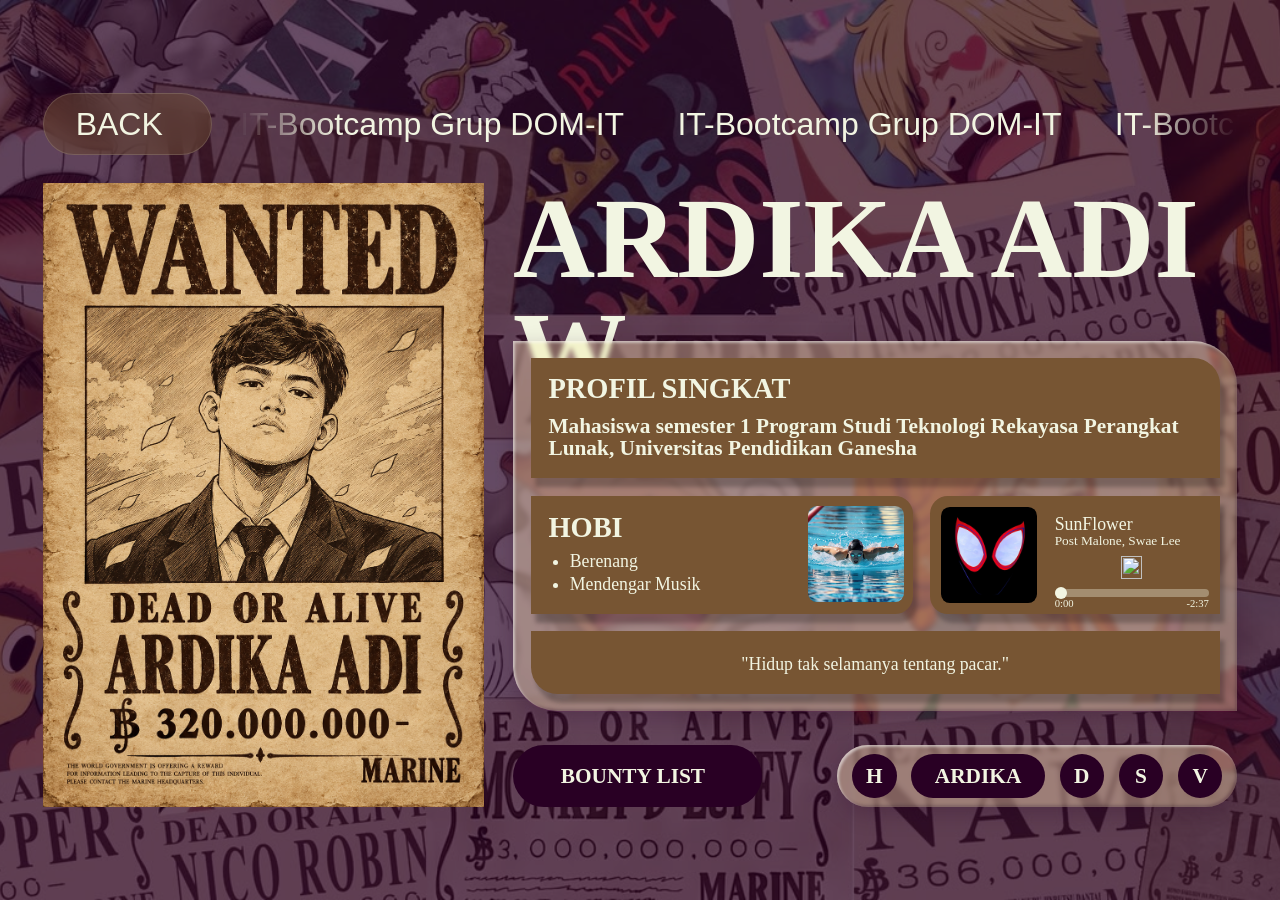
==== commit b807439f: "index color" ====
--- a/Pages/anggota-ardika.html
+++ b/Pages/anggota-ardika.html
@@ -4,7 +4,7 @@
     <meta charset="UTF-8" />
     <meta name="viewport" content="width=device-width, initial-scale=1.0" />
     <title>Ardika</title>
-    <link rel="stylesheet" href="../css/style.css" />
+    <link rel="stylesheet" href="../css/style-pages.css" />
   </head>
   <body>
     <div class="container-utama">
@@ -56,8 +56,8 @@
                 <div class="profil">
                   <h1>PROFIL SINGKAT</h1>
                   <h2>
-                    Mahasiswa semester 1 prodi TRPL, Universitas
-                    Pendidikan ganesha
+                    Mahasiswa semester 1 Program Studi Teknologi Rekayasa Perangkat Lunak, Universitas
+                    Pendidikan Ganesha
                   </h2>
                 </div>
                 <div class="hobi-lagu">
--- a/css/style-pages.css
+++ b/css/style-pages.css
@@ -0,0 +1,618 @@
+:root {
+    --beige: #F2F5E2;
+    --vanilla-custard: #E3DEA4;
+    --golden-apricot: #D4954D;
+    --olive-wood: #775533;
+    --midnight-violet: #290024;
+    --u: min(100vw / 1440, 100vh / 900);
+
+    /* Glass Effect */
+    --glass-beige: rgba(242, 245, 226, 0.18);
+    --glass-vanilla-custard: rgba(227, 222, 164, 0.18);
+    --glass-golden-apricot: rgba(212, 149, 77, 0.20);
+    --glass-olive-wood: rgba(119, 85, 51, 0.25);
+    --glass-midnight-violet: rgba(41, 0, 36, 0.45);
+
+    /* Glass Border */
+    --glass-border-beige: rgba(242, 245, 226, 0.30);
+    --glass-border-vanilla-custard: rgba(227, 222, 164, 0.30);
+    --glass-border-golden-apricot: rgba(212, 149, 77, 0.35);
+    --glass-border-olive-wood: rgba(119, 85, 51, 0.40);
+    --glass-border-midnight-violet: rgba(242, 245, 226, 0.15);
+
+    /* Blur */
+    --glass-blur: 12px;
+}
+
+* {
+    box-sizing: border-box;
+}
+
+h1, h2 {
+    margin: 0;
+}
+
+/* font */
+@font-face {
+    font-family: 'wanpis';
+    src: url('../fonts/OnePiece.ttf');
+    font-weight: normal;
+    font-style: normal;
+}
+
+@font-face {
+    font-family: 'druk';
+    src: url('../fonts/Druk.otf');
+    font-weight: normal;
+    font-style: normal;
+}
+
+@font-face {
+    font-family: 'montserrat';
+    src: url('../fonts/Montserrat.ttf');
+    font-weight: normal;
+    font-style: normal;
+}
+
+@font-face {
+    font-family: 'strong';
+    src: url('../fonts/Strong.ttf');
+    font-weight: normal;
+    font-style: normal;
+}
+
+@font-face {
+    font-family: 'MountSagilite';
+    src: url('../fonts/MountSagilite.otf');
+    font-weight: normal;
+    font-style: normal;
+}
+
+/* tinggi lebar */
+html, body {
+    margin: 0;
+    width: 100%;
+    height: 100%;
+}
+
+/* latar */
+.container-utama {
+    width: 100%;
+    min-height: 100vh;
+    background-image: url('../images/Latar.jpg');
+    background-size: cover;
+    background-position: center;
+    background-repeat: no-repeat;
+}
+
+.layer-transparan {
+    background-color: rgba(41, 0, 36, 0.7);
+    width: 100%;
+    min-height: 100vh;
+    display: flex;
+    justify-content: center;
+    align-items: center;
+    padding: calc(48 * var(--u));
+}
+
+.container-tengah {
+    width: 100%;
+    max-width: calc(1344 * var(--u));
+    margin-inline: auto;
+    display: flex;
+    flex-direction: column;
+}
+
+/* tombol back */
+.back-utama {
+    height: 100%;
+    display: flex;
+    flex-direction: row;
+    height: calc(70 * var(--u));
+    width: calc(190 *var(--u));
+    margin-bottom: calc(32 * var(--u));
+    border-radius: calc(35 * var(--u));
+    align-items: center;
+    gap: calc(16 * var(--u));
+    text-decoration: none;
+    background: var(--glass-border-olive-wood);
+    backdrop-filter: blur(var(--glass-blur));
+    -webkit-backdrop-filter: blur(var(--glass-blur));
+    border: 1px solid var(--glass-border-midnight-violet);
+    transition: transform 0.5s ease;
+}
+
+
+.back-utama:hover {
+    transform: scale(1.1);
+}
+
+.logo-back {
+    height: calc(32 * var(--u));
+    display: flex;
+    align-items: center;
+    margin-left: calc(20 * var(--u));
+}
+
+.logo-back img {
+    height: 100%;
+    width: auto;
+    display: block;
+    color: #F2F5E2;
+}
+
+.text-back {
+    color: #F2F5E2;
+    font-family: 'druk', sans-serif;
+    font-size: calc(36 * var(--u));
+    line-height: 1;
+    text-box: trim-both cap alphabetic;
+}
+
+.container-atas {
+    display: flex;
+    align-items: flex-start;
+    gap: calc(32 * var(--u));
+}
+
+.back-utama {
+    flex: none;
+}
+
+.teks-jalan {
+    flex: 1;
+    min-width: 0;
+    height: calc(70 * var(--u));
+    overflow: hidden;
+    display: flex;
+    align-items: center;
+    -webkit-mask-image: linear-gradient(to right, transparent, black 10%, black 90%, transparent);
+    mask-image: linear-gradient(to right, transparent, black 10%, black 90%, transparent);
+}
+
+.jalur {
+    display: flex;
+    width: max-content;
+    animation: geser 20s linear infinite;
+}
+
+.isi {
+    display: flex;
+    flex: none;
+}
+
+.isi span {
+    font-family: 'druk', sans-serif;
+    font-size: calc(36 * var(--u));
+    line-height: 1;
+    color: #F2F5E2;
+    white-space: nowrap;
+    padding-right: calc(60 * var(--u));
+}
+
+@keyframes geser {
+    from {
+        transform: translateX(0);
+    }
+
+    to {
+        transform: translateX(-50%);
+    }
+}
+
+.container-bawah {
+    display: flex;
+    flex-direction: row;
+    height: calc(702 * var(--u));
+    min-width: 0;
+}
+
+.container-bawah-kiri {
+    flex: 0 0 calc(497 * var(--u));
+    height: 100%;
+}
+
+/* foto bounty */
+.container-bawah-kiri img {
+    display: block;
+    height: 100%;
+    width: auto;
+}
+
+.container-bawah-kanan {
+    flex: 1;
+    min-width: 0;
+    height: 100%;
+    margin-left: calc(32 * var(--u));
+    display: flex;
+    flex-direction: column;
+}
+
+/* nama dan IG */
+.nama-IG {
+    height: calc(177 * var(--u));
+    width: auto;
+    display: flex;
+    flex-direction: column;
+}
+
+.nama {
+    color: #F2F5E2;
+    font-family: 'wanpis';
+    font-size: calc(128 * var(--u));
+    line-height: 1;
+    text-box: trim-both cap alphabetic;
+}
+
+.IG {
+    margin-top: calc(23 * var(--u));
+    display: flex;
+    flex-direction: row;
+    height: calc(47 * var(--u));
+    width: 100%;
+    align-items: center;
+}
+
+.IG .logo-IG {
+    height: calc(40 * var(--u));
+    width: auto;
+    margin-right: calc(12 * var(--u));
+}
+
+.IG .logo-separator {
+    height: calc(40 * var(--u));
+    width: auto;
+    margin-right: calc(12 * var(--u));
+}
+
+.IG h2 {
+    font-size: calc(40 * var(--u));
+    color: #F2F5E2;
+    font-family: 'lexend';
+}
+
+/* kotak profil, hobi, lagu dan quotes */
+.biodata {
+    height: calc(417 * var(--u));
+    width: auto;
+    background-color: #D4954D;
+    border-radius: 0 calc(50 * var(--u)) 0 calc(50 * var(--u));
+    background: rgba(227, 222, 164, 0.4);
+    -webkit-backdrop-filter: blur(calc(3 * var(--u))) saturate(140%) brightness(1.05);
+    backdrop-filter: blur(calc(3 * var(--u))) saturate(140%) brightness(1.05);
+    box-shadow:
+        inset calc(2 * var(--u)) calc(2 * var(--u)) calc(3 * var(--u)) rgba(255, 255, 255, 0.55),
+        inset calc(-2 * var(--u)) calc(-2 * var(--u)) calc(3 * var(--u)) rgba(41, 0, 36, 0.25),
+        0 calc(8 * var(--u)) calc(24 * var(--u)) rgba(41, 0, 36, 0.25);
+}
+
+.biodata .profil {
+    color: #F2F5E2;
+    background-color: #775533;
+    margin: calc(20 * var(--u));
+    padding: calc(19 * var(--u)) calc(20 * var(--u)) calc(20 * var(--u)) calc(20 * var(--u));
+    border-radius: 0 calc(30 * var(--u)) 0 0;
+    height: calc(135 * var(--u));
+    box-shadow: calc(5 * var(--u)) calc(10 * var(--u)) calc(5 * var(--u)) 0 rgba(0, 0, 0, 0.25);
+}
+
+.profil h1 {
+    font-family: 'strong';
+    font-size: calc(32 * var(--u));
+    margin-block: 0;
+    padding-block: 0;
+    line-height: 1;
+    margin-bottom: calc(14 * var(--u));
+}
+
+.profil h2 {
+    font-family: 'lexend';
+    font-size: calc(24 * var(--u));
+    line-height: 1;
+}
+
+.biodata .hobi-lagu {
+    height: calc(132 * var(--u));
+    margin: 0 calc(20 * var(--u));
+    display: flex;
+    gap: calc(20 * var(--u));
+}
+
+.container-hobi {
+    display: flex;
+    align-items: center;
+    justify-content: space-between;
+    background-color: #775533;
+    flex: 57;
+    padding: calc(18 * var(--u)) calc(10 * var(--u)) calc(20 * var(--u)) calc(20 * var(--u));
+    border-radius: 0 calc(20 * var(--u)) calc(20 * var(--u)) 0;
+    box-shadow: calc(5 * var(--u)) calc(10 * var(--u)) calc(5 * var(--u)) 0 rgba(0, 0, 0, 0.25);
+}
+
+.text-hobi h1 {
+    font-family: 'strong';
+    font-size: calc(32 * var(--u));
+    color: #F2F5E2;
+    margin-bottom: calc(6 * var(--u));
+}
+
+.text-hobi ul {
+    margin: 0;
+    padding-left: calc(24 * var(--u));
+}
+
+.text-hobi li {
+    font-family: 'Lexend';
+    font-size: calc(20 * var(--u));
+    line-height: 1.3;
+    color: #F2F5E2;
+    margin: 0;
+}
+
+.gambar-hobi {
+    height: calc(108 * var(--u));
+    width: calc(108 * var(--u));
+}
+
+.gambar-hobi img {
+    width: 100%;
+    height: 100%;
+    border-radius: calc(10 * var(--u));
+    object-fit: cover;
+}
+
+.container-lagu {
+    background-color: #775533;
+    flex: 43;
+    padding: calc(12 * var(--u));
+    border-radius: calc(20 * var(--u)) 0 0 calc(20 * var(--u));
+    display: flex;
+    gap: calc(20 * var(--u));
+    box-shadow: calc(5 * var(--u)) calc(10 * var(--u)) calc(5 * var(--u)) 0 rgba(0, 0, 0, 0.25);
+}
+
+.container-cover {
+    flex: none;
+    width: calc(108 * var(--u));
+    height: calc(108 * var(--u));
+}
+
+.container-cover img {
+    width: 100%;
+    height: 100%;
+    object-fit: cover;
+    border-radius: calc(10 * var(--u));
+    display: block;
+}
+
+.info-lagu {
+    flex: 1;
+    min-width: 0;
+    display: flex;
+    flex-direction: column;
+}
+
+.judul-star {
+    display: flex;
+    justify-content: space-between;
+    align-items: flex-start;
+    color: #F2F5E2;
+    margin-bottom: calc(10 * var(--u));
+    margin-top: calc(10 * var(--u));
+}
+
+.nama-lagu {
+    font-family: 'MountSagilite';
+    font-size: calc(20 * var(--u));
+    line-height: 1;
+}
+
+.nama-artis {
+    font-family: 'MountSagilite';
+    font-size: calc(15 * var(--u));
+    line-height: 1;
+}
+
+.star {
+    width: calc(22 * var(--u));
+    height: auto;
+}
+
+.kontrol {
+    display: flex;
+    justify-content: center;
+    align-items: center;
+    gap: calc(30 * var(--u));
+    margin-bottom: calc(14 * var(--u));
+}
+
+.kontrol .btn-play {
+    width: calc(24 * var(--u));
+    height: calc(24 * var(--u));
+}
+
+.skip-mundur, .skip-maju {
+    height: calc(15 * var(--u));
+    width: auto;
+}
+
+.skip-maju {
+    transform: rotate(180deg);
+}
+
+#slider {
+    -webkit-appearance: none;
+    -moz-appearance: none;
+    appearance: none;
+    width: 100%;
+    height: calc(8 * var(--u));
+    margin: 0;
+    border-radius: 999px;
+    background: rgba(242, 245, 226, 0.35);
+    cursor: pointer;
+    margin-bottom: calc(2 * var(--u));
+}
+
+#slider::-webkit-slider-thumb {
+    -webkit-appearance: none;
+    -moz-appearance: none;
+    appearance: none;
+    width: calc(14 * var(--u));
+    height: calc(14 * var(--u));
+    border-radius: 50%;
+    background: #F2F5E2;
+    border: none;
+}
+
+#slider::-moz-range-thumb {
+    width: calc(14 * var(--u));
+    height: calc(14 * var(--u));
+    border-radius: 50%;
+    background: #F2F5E2;
+    border: none;
+}
+
+.waktu {
+    display: flex;
+    justify-content: space-between;
+    font-family: 'montserrat';
+    font-size: calc(12 * var(--u));
+    color: #F2F5E2;
+}
+
+.btn-play {
+    width: calc(24 * var(--u));
+    height: calc(24 * var(--u));
+    padding: 0;
+    border: none;
+    background: transparent;
+    cursor: pointer;
+    display: grid;
+    place-items: center;
+    transition: transform 0.3s ease;
+}
+
+.btn-play img {
+    width: 100%;
+    height: 100%;
+    display: block;
+}
+
+.btn-play .ikon-pause {
+    display: none;
+}
+
+.btn-play.main .ikon-play {
+    display: none;
+}
+
+.btn-play.main .ikon-pause {
+    display: block;
+}
+
+
+/* QUOTES */
+.biodata .quotes {
+    background-color: #775533;
+    height: calc(70 * var(--u));
+    margin: calc(20 * var(--u)) calc(20 * var(--u)) 0 calc(20 * var(--u));
+    border-radius: 0 0 0 calc(30 * var(--u));
+    padding: calc(20 * var(--u));
+    box-shadow: calc(5 * var(--u)) calc(10 * var(--u)) calc(5 * var(--u)) 0 rgba(0, 0, 0, 0.25);
+    color: #F2F5E2;
+    display: flex;
+    justify-content: center;
+    padding-top: calc(25 * var(--u));
+    font-family: 'MountSagilite';
+    font-size: calc(20 * var(--u));
+}
+
+/* NAVBAR */
+.navbar {
+    height: calc(108 * var(--u));
+    width: auto;
+    display: flex;
+    align-items: end;
+    justify-content: space-between;
+}
+
+.container-list {
+    background-color: #290024;
+    width: calc(280 * var(--u));
+    height: calc(70 * var(--u));
+    border-radius: calc(35 * var(--u));
+    display: flex;
+    justify-content: center;
+    align-items: center;
+    gap: calc(10 * var(--u));
+}
+
+.container-list h1 {
+    font-family: 'lexend';
+    color: #F2F5E2;
+}
+
+.container-list img {
+    height: calc(32 * var(--u));
+    transform: rotate(180deg)
+}
+
+.container-nama-2 {
+    width: calc(450 * var(--u));
+    height: calc(70 * var(--u));
+    background-color: #F2F5E2;
+    display: flex;
+    align-items: center;
+    justify-content: space-evenly;
+    border-radius: calc(35 * var(--u));
+    background: rgba(227, 222, 164, 0.4);
+    -webkit-backdrop-filter: blur(calc(3 * var(--u))) saturate(140%) brightness(1.05);
+    backdrop-filter: blur(calc(3 * var(--u))) saturate(140%) brightness(1.05);
+    box-shadow:
+        inset calc(2 * var(--u)) calc(2 * var(--u)) calc(3 * var(--u)) rgba(255, 255, 255, 0.55),
+        inset calc(-2 * var(--u)) calc(-2 * var(--u)) calc(3 * var(--u)) rgba(41, 0, 36, 0.25),
+        0 calc(8 * var(--u)) calc(24 * var(--u)) rgba(41, 0, 36, 0.25);
+}
+
+/* opsi nama */
+.name-aktif {
+    background-color: #290024;
+    width: calc(150 * var(--u));
+    height: calc(50 * var(--u));
+    border-radius: calc(25 * var(--u));
+    display: flex;
+    align-items: center;
+    justify-content: center;
+    color: #F2F5E2;
+}
+
+.name-nonaktif {
+    background-color: #290024;
+    width: calc(50 * var(--u));
+    height: calc(50 * var(--u));
+    border-radius: calc(25 * var(--u));
+    display: flex;
+    align-items: center;
+    justify-content: center;
+    color: #F2F5E2;
+}
+
+.container-list h1,
+.name-aktif h1,
+.name-nonaktif h1 {
+    margin: 0;
+    line-height: 1;
+    font-size: calc(24 * var(--u));
+    text-box: trim-both cap alphabetic;
+    transition: transform 0.5s ease;
+}
+
+.name-nonaktif:hover {
+    transform: scale(1.1);
+}
+
+.name-aktif a,
+.name-nonaktif a {
+    text-decoration: none;
+    color: #F2F5E2;
+}
